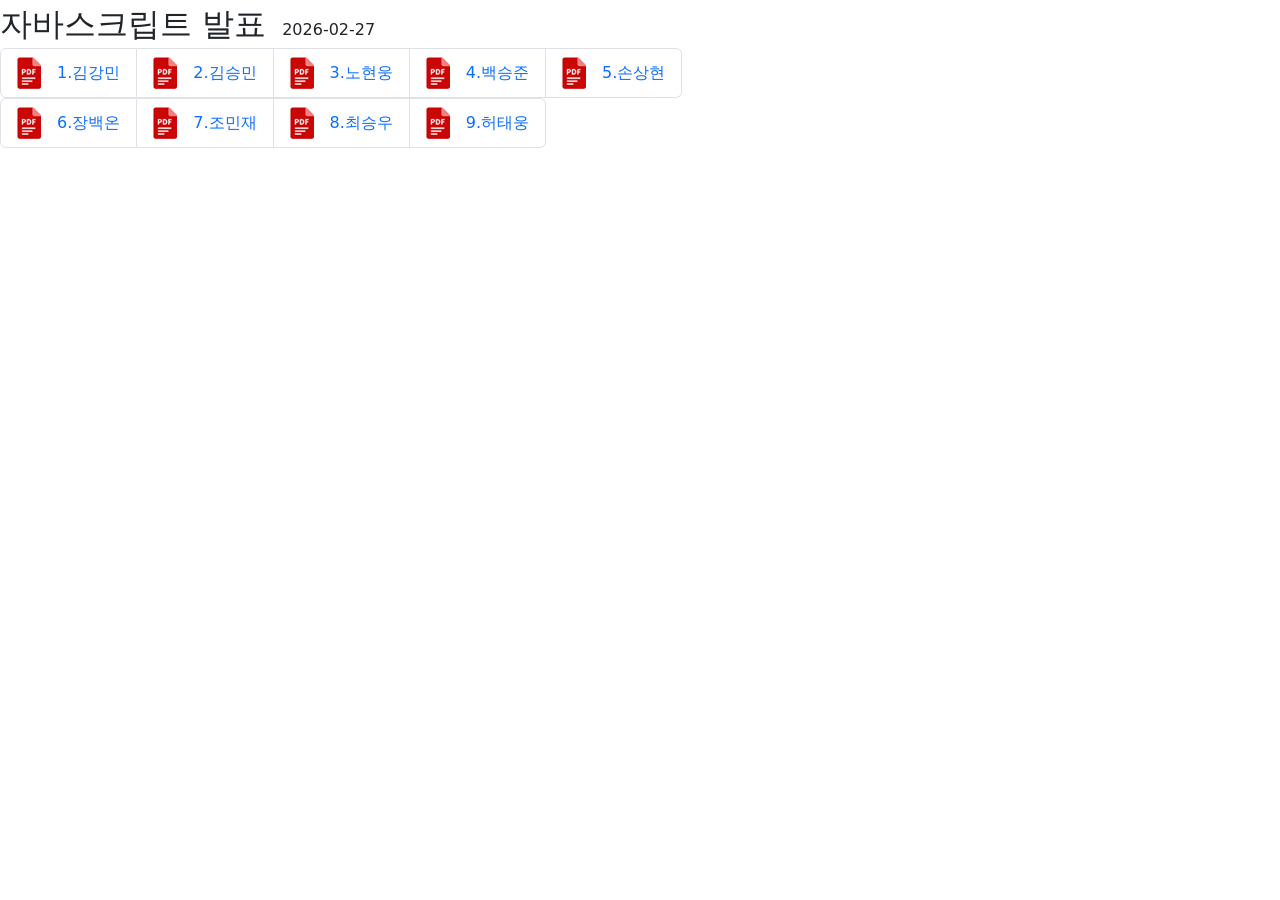
==== index.html @ 15dd373f "20260226-1450" ====
<!DOCTYPE html>
<html lang="en">
<head>
    <meta charset="UTF-8">
    <meta name="viewport" content="width=device-width, initial-scale=1.0">
    <title>자바스크립트 게임 프로젝트</title>
  <link href="https://cdn.jsdelivr.net/npm/bootstrap@5.3.3/dist/css/bootstrap.min.css" rel="stylesheet">
  <script src="https://cdn.jsdelivr.net/npm/bootstrap@5.3.3/dist/js/bootstrap.bundle.min.js"></script>
  <style>
    a { text-decoration: none;}
  </style>
</head>
<body>

<div><span class="fs-2">자바스크립트 발표</span>&emsp;<span>2026-02-27</span></div>
<ul class="list-group list-group-horizontal">
  <li class="list-group-item"><img src="pdf.png" onclick="pdfopen(0)">&emsp;<a href="javascript:linkopen(0)">1.김강민</a></li>
  <li class="list-group-item"><img src="pdf.png" onclick="pdfopen(1)">&emsp;<a href="javascript:linkopen(1)">2.김승민</a></li>
  <li class="list-group-item"><img src="pdf.png" onclick="pdfopen(2)">&emsp;<a href="javascript:linkopen(2)">3.노현웅</a></li>
  <li class="list-group-item"><img src="pdf.png" onclick="pdfopen(3)">&emsp;<a href="javascript:linkopen(3)">4.백승준</a></li>
  <li class="list-group-item"><img src="pdf.png" onclick="pdfopen(4)">&emsp;<a href="javascript:linkopen(4)">5.손상현</a></li>
</ul>
<ul class="list-group list-group-horizontal">
  <li class="list-group-item"><img src="pdf.png" onclick="pdfopen(5)">&emsp;<a href="javascript:linkopen(5)">6.장백온</a></li>
  <li class="list-group-item"><img src="pdf.png" onclick="pdfopen(6)">&emsp;<a href="javascript:linkopen(6)">7.조민재</a></li>
  <li class="list-group-item"><img src="pdf.png" onclick="pdfopen(7)">&emsp;<a href="javascript:linkopen(7)">8.최승우</a></li>
  <li class="list-group-item"><img src="pdf.png" onclick="pdfopen(8)">&emsp;<a href="javascript:linkopen(8)">9.허태웅</a></li>
</ul>

<script>
    let pdfs = ["JS게임 발표자료(고희권).pdf","gameProject발표.pdf","gd96백시현 원카드 가위바위보.pdf","GD 10.31 게임만들기 프로젝트 (GD 신정근).pdf","웹 게임 만들기 실습PDF_윤재훈.pdf",
                "Javascript_임욱.pdf","두더지게임.pdf","tetris.pdf","슬라이드퍼즐_최준희.pdf","최지윤.pdf"];
    let htmls = ["1_gameStart.html","game.html","원카드 가위바위보.html","Main.html","실습01_게임만들기.html",
                 "game.html","PJ.game.html","tetris.html","슬라이드퍼즐_최종.html","Dobble.html"];
    function pdfopen(i) {
        let github = "https://gdj96.github.io/game/pdf/" + pdfs[i];
        window.open(github,'','');
    }
    function linkopen(i) {
      let github = "";
      if (i==3) {
        github = "https://gdj96.github.io/game/" +(i+1)+ "/project_tetris/html/"+htmls[i];
      } else {
        github = "https://gdj96.github.io/game/" +(i+1)+ "/"+htmls[i];
      }
        window.open(github,'','');
    }
</script>    
</body>
</html>
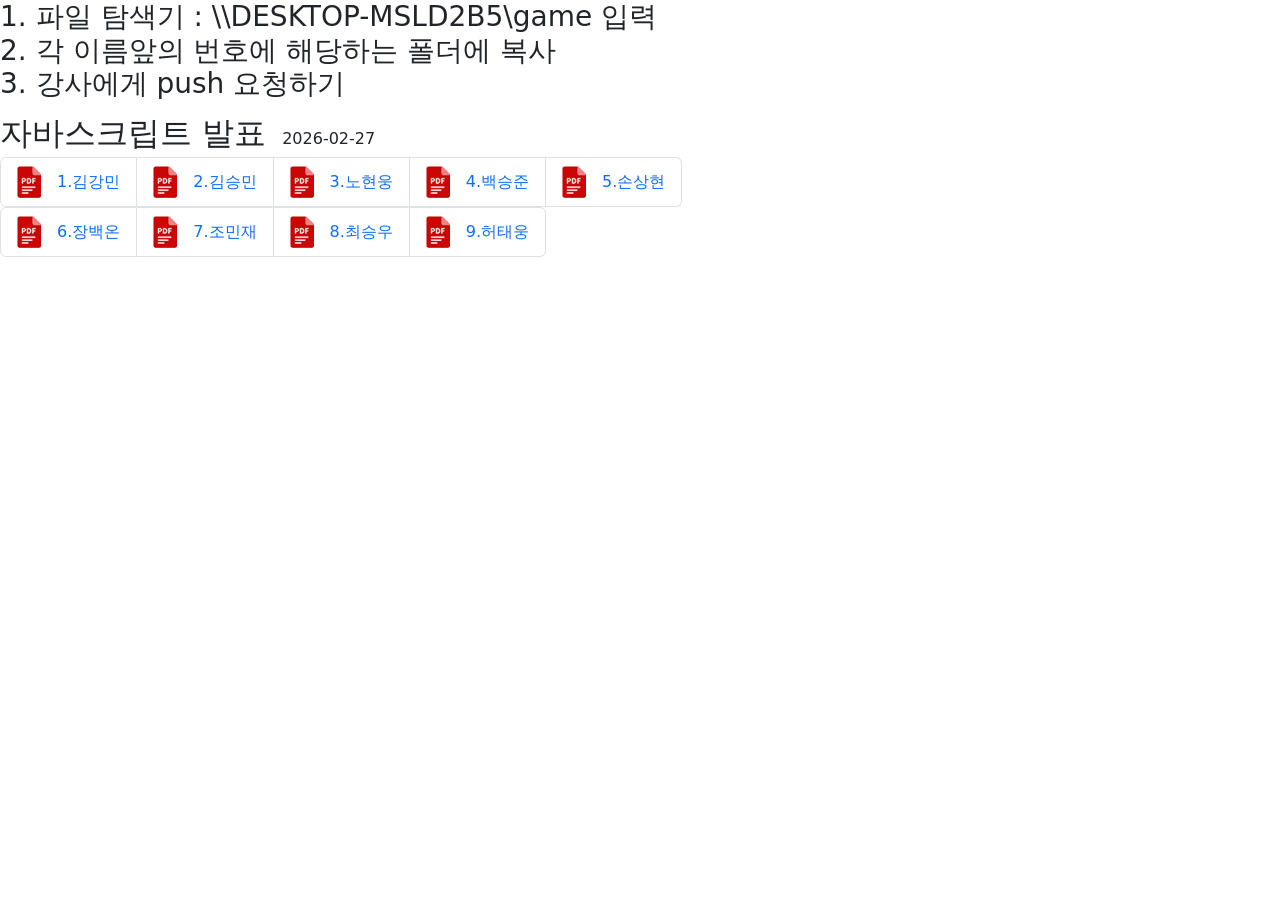
==== commit 31fa47e1: "20260226-1506" ====
--- a/index.html
+++ b/index.html
@@ -11,6 +11,10 @@
   </style>
 </head>
 <body>
+<h3>1. 파일 탐색기 : \\DESKTOP-MSLD2B5\game  입력<br>
+	2. 각 이름앞의 번호에 해당하는 폴더에 복사<br>
+        3. 강사에게 push 요청하기
+</h3>
 
 <div><span class="fs-2">자바스크립트 발표</span>&emsp;<span>2026-02-27</span></div>
 <ul class="list-group list-group-horizontal">
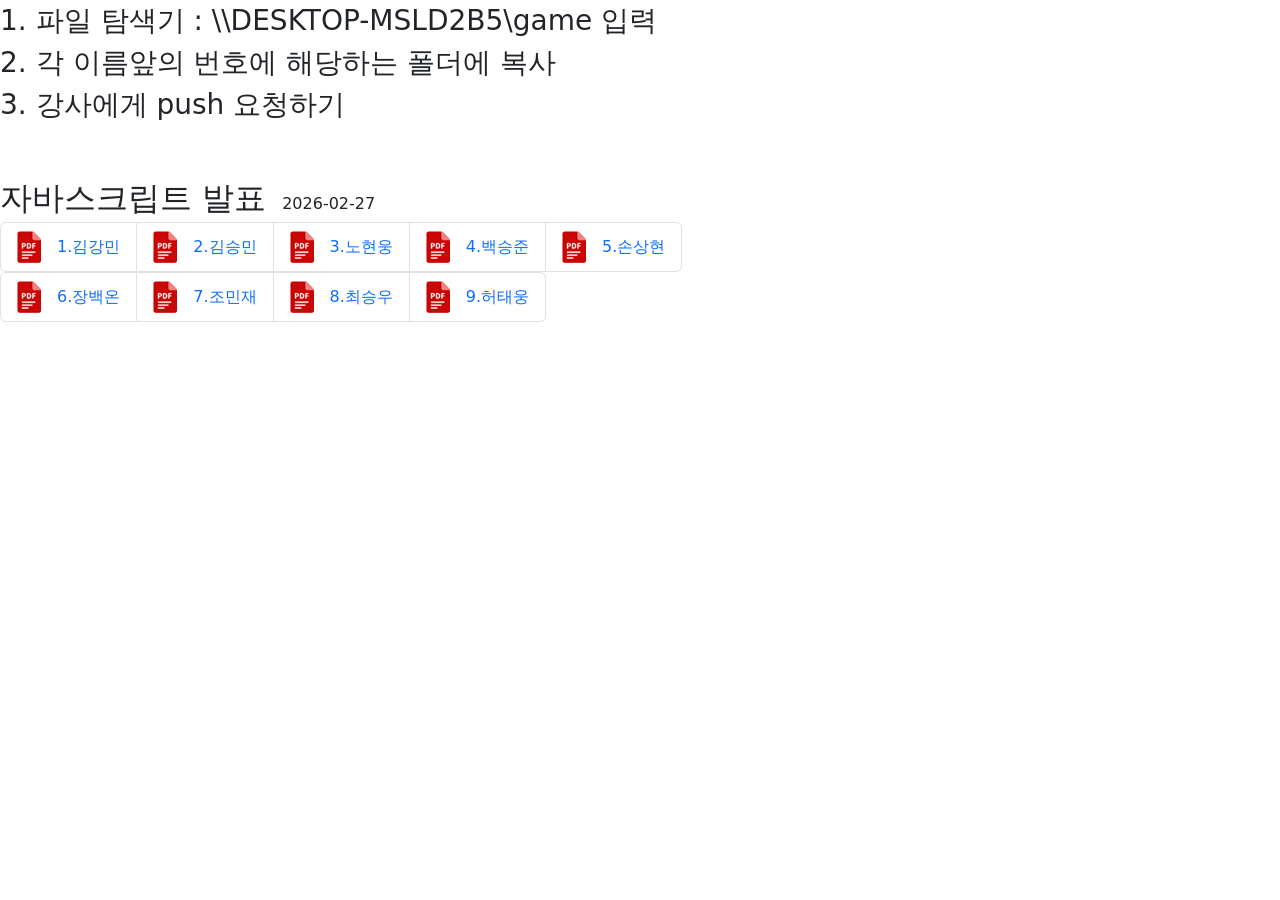
==== commit a9f13885: "20260226-1508" ====
--- a/index.html
+++ b/index.html
@@ -11,11 +11,11 @@
   </style>
 </head>
 <body>
-<h3>1. 파일 탐색기 : \\DESKTOP-MSLD2B5\game  입력<br>
+<div class="fs-3">1. 파일 탐색기 : \\DESKTOP-MSLD2B5\game  입력<br>
 	2. 각 이름앞의 번호에 해당하는 폴더에 복사<br>
         3. 강사에게 push 요청하기
-</h3>
-
+</div>
+<br><br>
 <div><span class="fs-2">자바스크립트 발표</span>&emsp;<span>2026-02-27</span></div>
 <ul class="list-group list-group-horizontal">
   <li class="list-group-item"><img src="pdf.png" onclick="pdfopen(0)">&emsp;<a href="javascript:linkopen(0)">1.김강민</a></li>
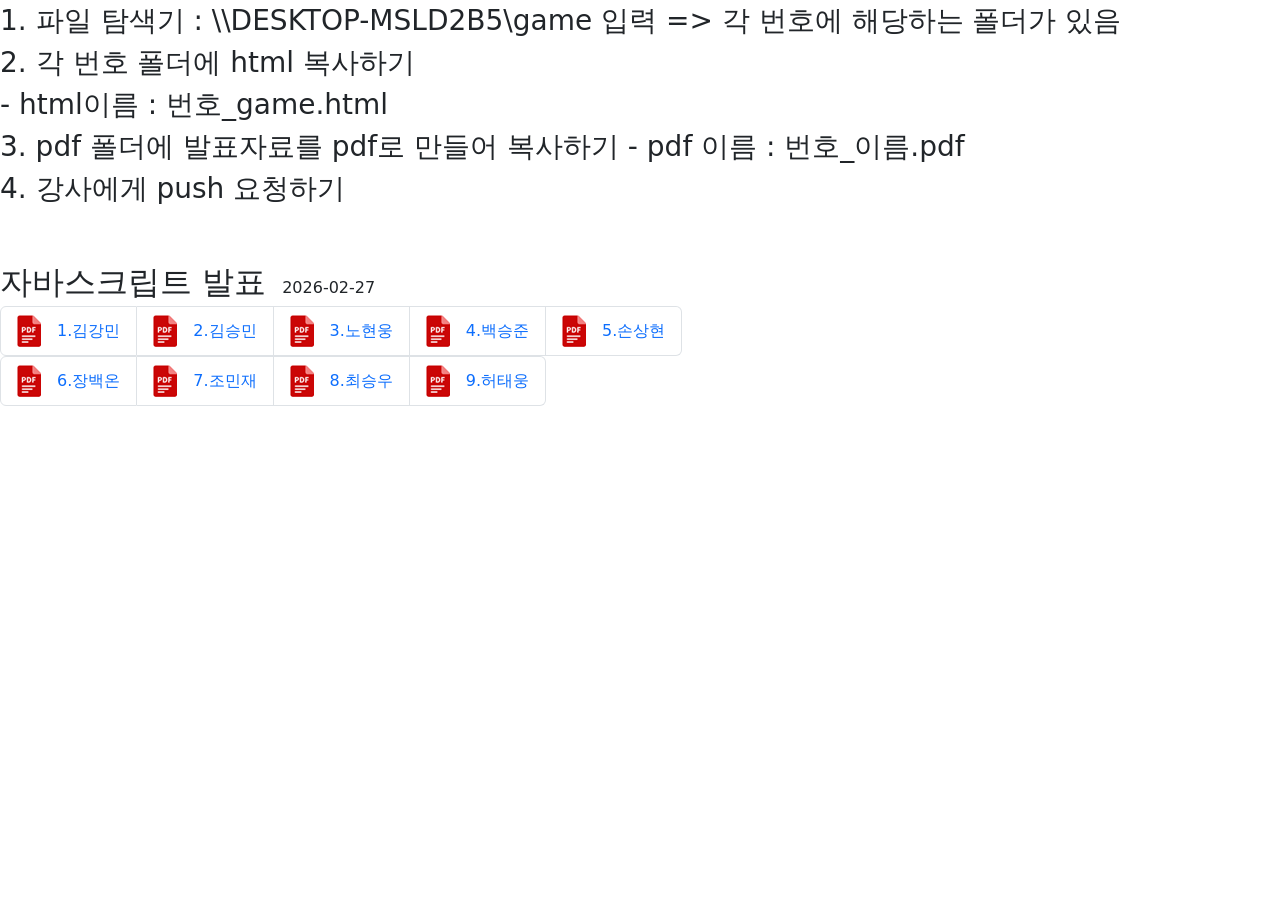
==== commit 2c397d9e: "20260226-1515" ====
--- a/index.html
+++ b/index.html
@@ -11,9 +11,13 @@
   </style>
 </head>
 <body>
-<div class="fs-3">1. 파일 탐색기 : \\DESKTOP-MSLD2B5\game  입력<br>
-	2. 각 이름앞의 번호에 해당하는 폴더에 복사<br>
-        3. 강사에게 push 요청하기
+<div class="fs-3">
+  1. 파일 탐색기 : \\DESKTOP-MSLD2B5\game  입력 => 각 번호에 해당하는 폴더가 있음<br>
+  2. 각 번호 폴더에 html 복사하기<br>
+      - html이름 : 번호_game.html<br>
+  3. pdf 폴더에 발표자료를 pdf로 만들어 복사하기
+      - pdf 이름 : 번호_이름.pdf<br>
+  4. 강사에게 push 요청하기
 </div>
 <br><br>
 <div><span class="fs-2">자바스크립트 발표</span>&emsp;<span>2026-02-27</span></div>
@@ -32,12 +36,12 @@
 </ul>
 
 <script>
-    let pdfs = ["JS게임 발표자료(고희권).pdf","gameProject발표.pdf","gd96백시현 원카드 가위바위보.pdf","GD 10.31 게임만들기 프로젝트 (GD 신정근).pdf","웹 게임 만들기 실습PDF_윤재훈.pdf",
-                "Javascript_임욱.pdf","두더지게임.pdf","tetris.pdf","슬라이드퍼즐_최준희.pdf","최지윤.pdf"];
-    let htmls = ["1_gameStart.html","game.html","원카드 가위바위보.html","Main.html","실습01_게임만들기.html",
-                 "game.html","PJ.game.html","tetris.html","슬라이드퍼즐_최종.html","Dobble.html"];
+    let pdfs = ["1_김강민.pdf","2_김승민.pdf","3_노현웅.pdf","4_백승준.pdf","5_손상현.pdf",
+                "6_장백온.pdf","7_조민재.pdf","8_최승우.pdf","9_허태웅.pdf"];
+    let htmls = ["1_game.html","2_game.html","3_game.html","4_game.html","5_game.html",
+                "6_game.html","7_game.html","8_game.html","9_game.html"];
     function pdfopen(i) {
-        let github = "https://gdj96.github.io/game/pdf/" + pdfs[i];
+        let github = "https://gdj97.github.io/game/pdf/" + pdfs[i];
         window.open(github,'','');
     }
     function linkopen(i) {
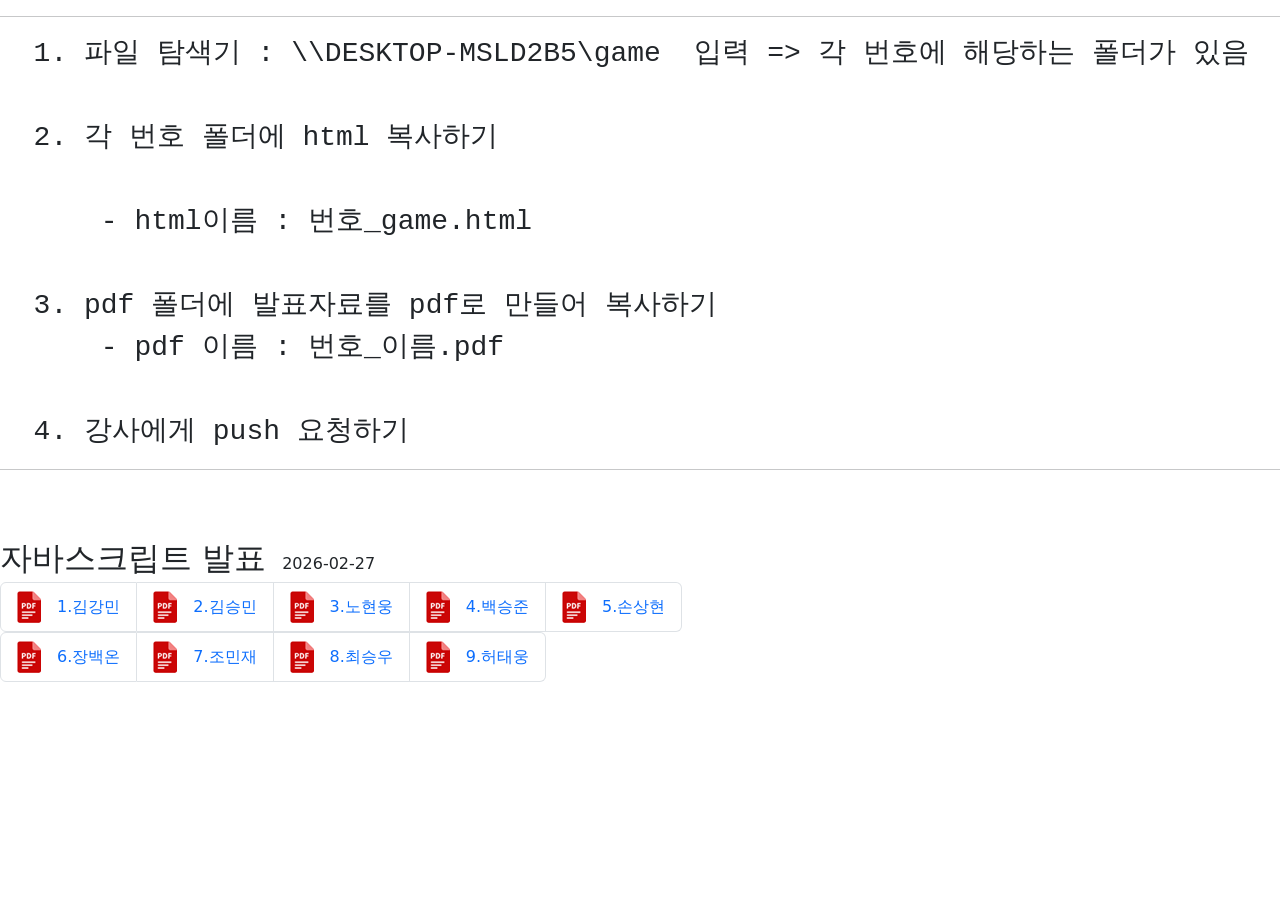
==== commit 50e2ee91: "20260226-1520" ====
--- a/index.html
+++ b/index.html
@@ -11,14 +11,16 @@
   </style>
 </head>
 <body>
-<div class="fs-3">
+<hr>
+<pre class="fs-3">
   1. 파일 탐색기 : \\DESKTOP-MSLD2B5\game  입력 => 각 번호에 해당하는 폴더가 있음<br>
   2. 각 번호 폴더에 html 복사하기<br>
       - html이름 : 번호_game.html<br>
   3. pdf 폴더에 발표자료를 pdf로 만들어 복사하기
       - pdf 이름 : 번호_이름.pdf<br>
   4. 강사에게 push 요청하기
-</div>
+</pre>
+<hr>
 <br><br>
 <div><span class="fs-2">자바스크립트 발표</span>&emsp;<span>2026-02-27</span></div>
 <ul class="list-group list-group-horizontal">
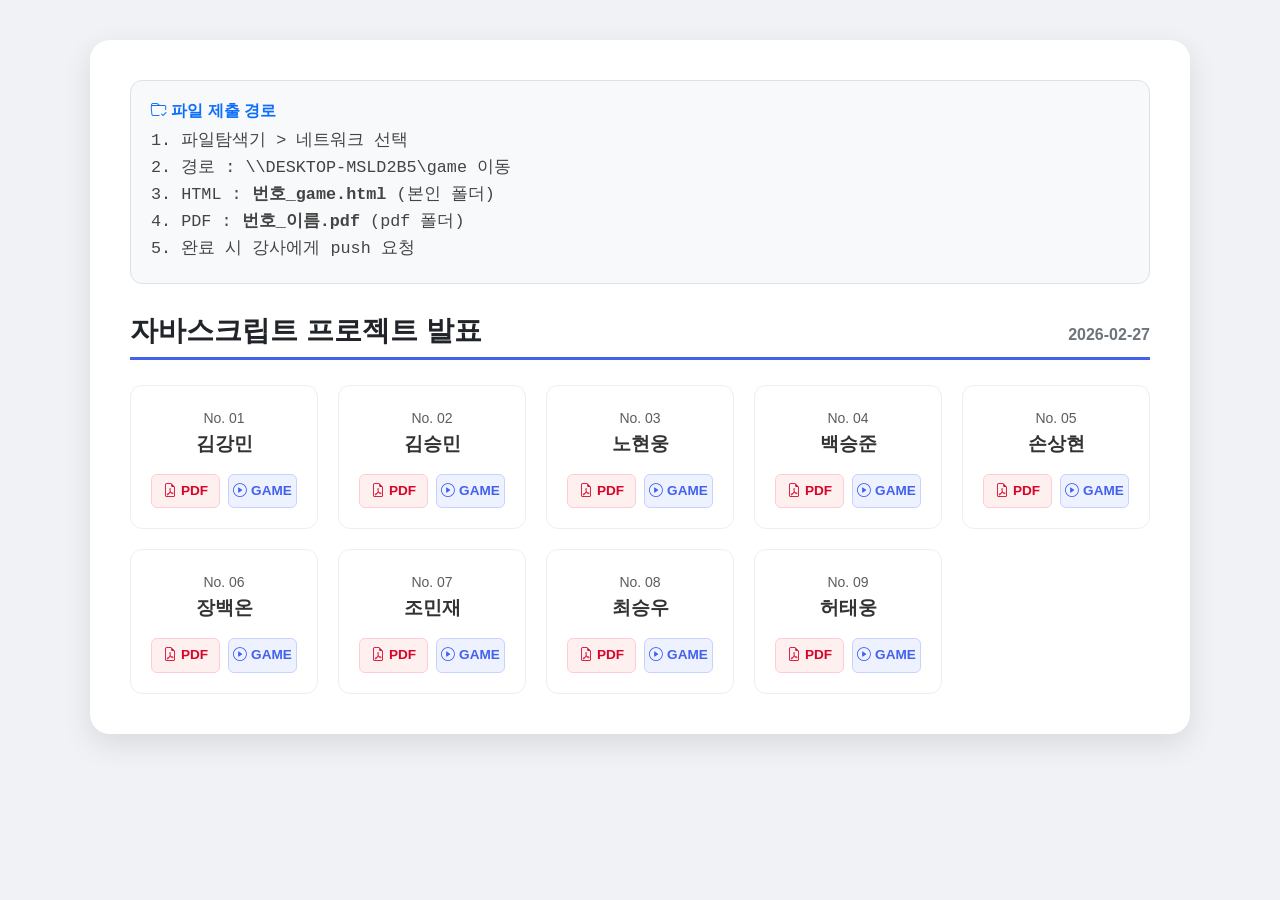
==== commit 3070e055: "20260226-1535" ====
--- a/index.html
+++ b/index.html
@@ -1,60 +1,158 @@
 <!DOCTYPE html>
-<html lang="en">
+<html lang="ko">
 <head>
     <meta charset="UTF-8">
-    <meta name="viewport" content="width=device-width, initial-scale=1.0">
-    <title>자바스크립트 게임 프로젝트</title>
-  <link href="https://cdn.jsdelivr.net/npm/bootstrap@5.3.3/dist/css/bootstrap.min.css" rel="stylesheet">
-  <script src="https://cdn.jsdelivr.net/npm/bootstrap@5.3.3/dist/js/bootstrap.bundle.min.js"></script>
-  <style>
-    a { text-decoration: none;}
-  </style>
+    <meta name="viewport" content="width=1200"> <title>JS 게임 프로젝트 발표</title>
+    <link href="https://cdn.jsdelivr.net/npm/bootstrap@5.3.3/dist/css/bootstrap.min.css" rel="stylesheet">
+    <link rel="stylesheet" href="https://cdn.jsdelivr.net/npm/bootstrap-icons@1.11.3/font/bootstrap-icons.min.css">
+    <style>
+        body {
+            background-color: #f0f2f5;
+            font-family: 'Malgun Gothic', sans-serif;
+            display: flex;
+            justify-content: center;
+            padding: 40px 0;
+        }
+
+        /* 전체 컨테이너 고정 폭 */
+        .main-container {
+            width: 1100px;
+            background: white;
+            padding: 40px;
+            border-radius: 20px;
+            box-shadow: 0 10px 30px rgba(0,0,0,0.1);
+        }
+
+        /* 상단 가이드 섹션 */
+        .guide-box {
+            background-color: #f8f9fa;
+            border: 1px solid #dee2e6;
+            border-radius: 12px;
+            padding: 20px;
+            margin-bottom: 30px;
+        }
+        .guide-box pre {
+            margin: 0;
+            font-size: 1.05rem;
+            color: #444;
+            line-height: 1.6;
+        }
+
+        /* 헤더 스타일 */
+        .header-flex {
+            display: flex;
+            justify-content: space-between;
+            align-items: flex-end;
+            margin-bottom: 25px;
+            border-bottom: 3px solid #4361ee;
+            padding-bottom: 10px;
+        }
+
+        /* 발표자 카드 그리드 (PC용 고정 5열) */
+        .project-grid {
+            display: grid;
+            grid-template-columns: repeat(5, 1fr);
+            gap: 20px;
+        }
+
+        .item-card {
+            border: 1px solid #eee;
+            border-radius: 12px;
+            padding: 20px;
+            text-align: center;
+            transition: 0.2s;
+            background: #fff;
+        }
+        .item-card:hover {
+            border-color: #4361ee;
+            background-color: #f5f7ff;
+        }
+
+        .name-tag {
+            font-size: 1.2rem;
+            font-weight: bold;
+            display: block;
+            margin-bottom: 15px;
+            color: #333;
+        }
+
+        /* 버튼 스타일 */
+        .btn-zone {
+            display: flex;
+            gap: 8px;
+        }
+        .btn-sm-custom {
+            flex: 1;
+            padding: 6px 0;
+            font-size: 0.85rem;
+            border-radius: 6px;
+            text-decoration: none;
+            font-weight: 600;
+            display: flex;
+            align-items: center;
+            justify-content: center;
+            gap: 4px;
+        }
+        .b-pdf { background: #fff0f0; color: #d90429; border: 1px solid #ffccd5; }
+        .b-pdf:hover { background: #d90429; color: white; }
+        .b-game { background: #eef2ff; color: #4361ee; border: 1px solid #c7d2fe; }
+        .b-game:hover { background: #4361ee; color: white; }
+    </style>
 </head>
 <body>
-<hr>
-<pre class="fs-3">
-  1. 파일 탐색기 : \\DESKTOP-MSLD2B5\game  입력 => 각 번호에 해당하는 폴더가 있음<br>
-  2. 각 번호 폴더에 html 복사하기<br>
-      - html이름 : 번호_game.html<br>
-  3. pdf 폴더에 발표자료를 pdf로 만들어 복사하기
-      - pdf 이름 : 번호_이름.pdf<br>
-  4. 강사에게 push 요청하기
-</pre>
-<hr>
-<br><br>
-<div><span class="fs-2">자바스크립트 발표</span>&emsp;<span>2026-02-27</span></div>
-<ul class="list-group list-group-horizontal">
-  <li class="list-group-item"><img src="pdf.png" onclick="pdfopen(0)">&emsp;<a href="javascript:linkopen(0)">1.김강민</a></li>
-  <li class="list-group-item"><img src="pdf.png" onclick="pdfopen(1)">&emsp;<a href="javascript:linkopen(1)">2.김승민</a></li>
-  <li class="list-group-item"><img src="pdf.png" onclick="pdfopen(2)">&emsp;<a href="javascript:linkopen(2)">3.노현웅</a></li>
-  <li class="list-group-item"><img src="pdf.png" onclick="pdfopen(3)">&emsp;<a href="javascript:linkopen(3)">4.백승준</a></li>
-  <li class="list-group-item"><img src="pdf.png" onclick="pdfopen(4)">&emsp;<a href="javascript:linkopen(4)">5.손상현</a></li>
-</ul>
-<ul class="list-group list-group-horizontal">
-  <li class="list-group-item"><img src="pdf.png" onclick="pdfopen(5)">&emsp;<a href="javascript:linkopen(5)">6.장백온</a></li>
-  <li class="list-group-item"><img src="pdf.png" onclick="pdfopen(6)">&emsp;<a href="javascript:linkopen(6)">7.조민재</a></li>
-  <li class="list-group-item"><img src="pdf.png" onclick="pdfopen(7)">&emsp;<a href="javascript:linkopen(7)">8.최승우</a></li>
-  <li class="list-group-item"><img src="pdf.png" onclick="pdfopen(8)">&emsp;<a href="javascript:linkopen(8)">9.허태웅</a></li>
-</ul>
+
+<div class="main-container">
+    <div class="guide-box">
+        <h6 class="fw-bold mb-2 text-primary"><i class="bi bi-folder-check"></i> 파일 제출 경로</h6>
+        <pre>
+1. 파일탐색기 > 네트워크 선택
+2. 경로 : \\DESKTOP-MSLD2B5\game 이동
+3. HTML : <b>번호_game.html</b> (본인 폴더)
+4. PDF : <b>번호_이름.pdf</b> (pdf 폴더)
+5. 완료 시 강사에게 push 요청</pre>
+    </div>
+
+    <div class="header-flex">
+        <h3 class="fw-bold m-0 text-dark">자바스크립트 프로젝트 발표</h3>
+        <span class="text-secondary fw-bold">2026-02-27</span>
+    </div>
+
+    <div class="project-grid" id="gridBody"></div>
+</div>
 
 <script>
-    let pdfs = ["1_김강민.pdf","2_김승민.pdf","3_노현웅.pdf","4_백승준.pdf","5_손상현.pdf",
-                "6_장백온.pdf","7_조민재.pdf","8_최승우.pdf","9_허태웅.pdf"];
-    let htmls = ["1_game.html","2_game.html","3_game.html","4_game.html","5_game.html",
-                "6_game.html","7_game.html","8_game.html","9_game.html"];
+    const names = ["김강민", "김승민", "노현웅", "백승준", "손상현", "장백온", "조민재", "최승우", "허태웅"];
+    const pdfs = ["1_김강민.pdf","2_김승민.pdf","3_노현웅.pdf","4_백승준.pdf","5_손상현.pdf","6_장백온.pdf","7_조민재.pdf","8_최승우.pdf","9_허태웅.pdf"];
+    const htmls = ["1_game.html","2_game.html","3_game.html","4_game.html","5_game.html","6_game.html","7_game.html","8_game.html","9_game.html"];
+
+    const gridBody = document.getElementById('gridBody');
+
+    names.forEach((name, i) => {
+        gridBody.innerHTML += `
+            <div class="item-card">
+                <small class="text-muted">No. 0${i+1}</small>
+                <span class="name-tag">${name}</span>
+                <div class="btn-zone">
+                    <a href="javascript:void(0)" class="btn-sm-custom b-pdf" onclick="pdfopen(${i})">
+                        <i class="bi bi-file-earmark-pdf"></i> PDF
+                    </a>
+                    <a href="javascript:void(0)" class="btn-sm-custom b-game" onclick="linkopen(${i})">
+                        <i class="bi bi-play-circle"></i> GAME
+                    </a>
+                </div>
+            </div>
+        `;
+    });
+
     function pdfopen(i) {
-        let github = "https://gdj97.github.io/game/pdf/" + pdfs[i];
-        window.open(github,'','');
+        window.open("https://gdj97.github.io/game/pdf/" + pdfs[i]);
     }
+
     function linkopen(i) {
-      let github = "";
-      if (i==3) {
-        github = "https://gdj96.github.io/game/" +(i+1)+ "/project_tetris/html/"+htmls[i];
-      } else {
-        github = "https://gdj96.github.io/game/" +(i+1)+ "/"+htmls[i];
-      }
-        window.open(github,'','');
+        let url = `https://gdj96.github.io/game/${i+1}/${htmls[i]}`;
+        window.open(url);
     }
-</script>    
+</script>
+
 </body>
 </html>
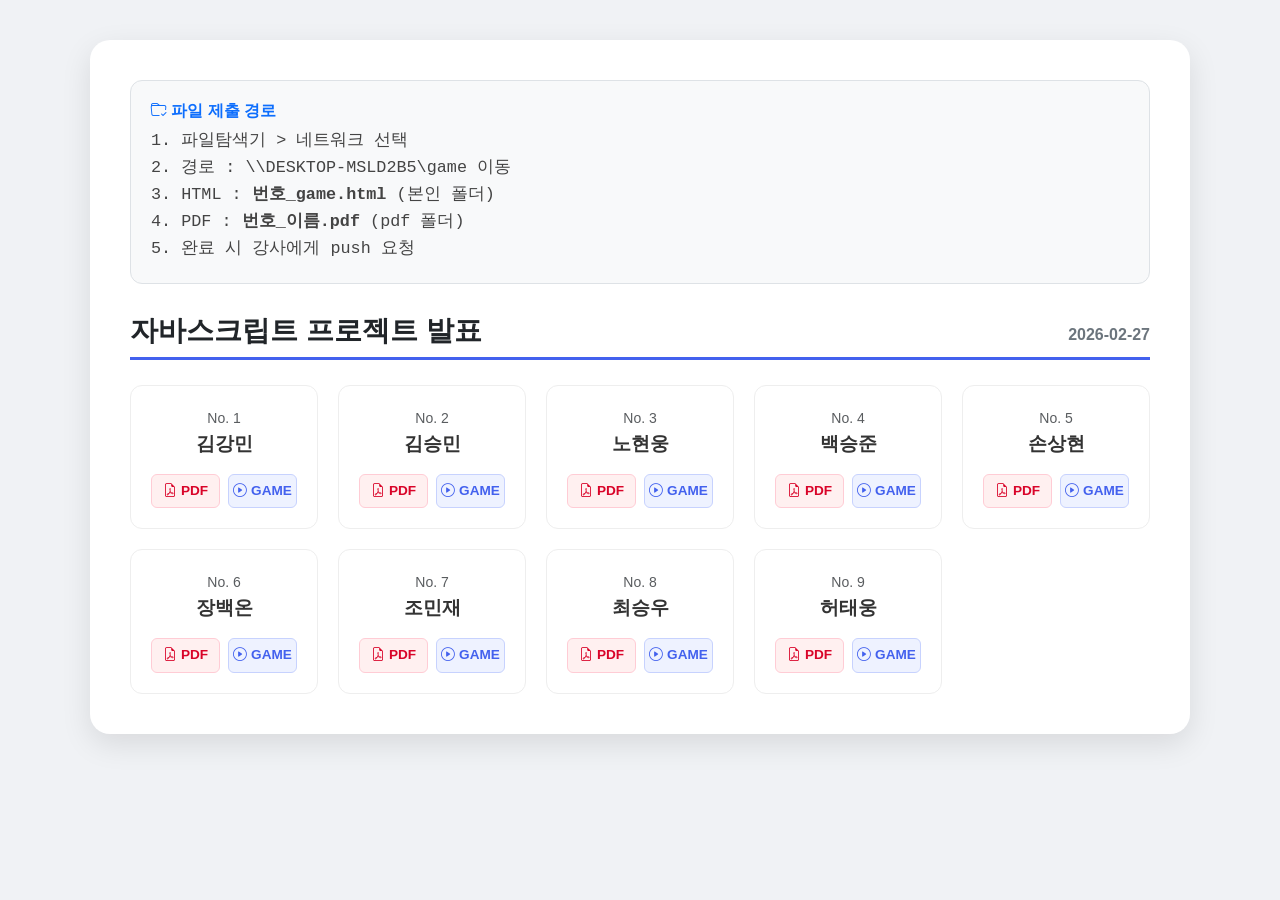
==== commit 79799452: "20260226-1538" ====
--- a/index.html
+++ b/index.html
@@ -130,7 +130,7 @@
     names.forEach((name, i) => {
         gridBody.innerHTML += `
             <div class="item-card">
-                <small class="text-muted">No. 0${i+1}</small>
+                <small class="text-muted">No. ${i+1}</small>
                 <span class="name-tag">${name}</span>
                 <div class="btn-zone">
                     <a href="javascript:void(0)" class="btn-sm-custom b-pdf" onclick="pdfopen(${i})">
